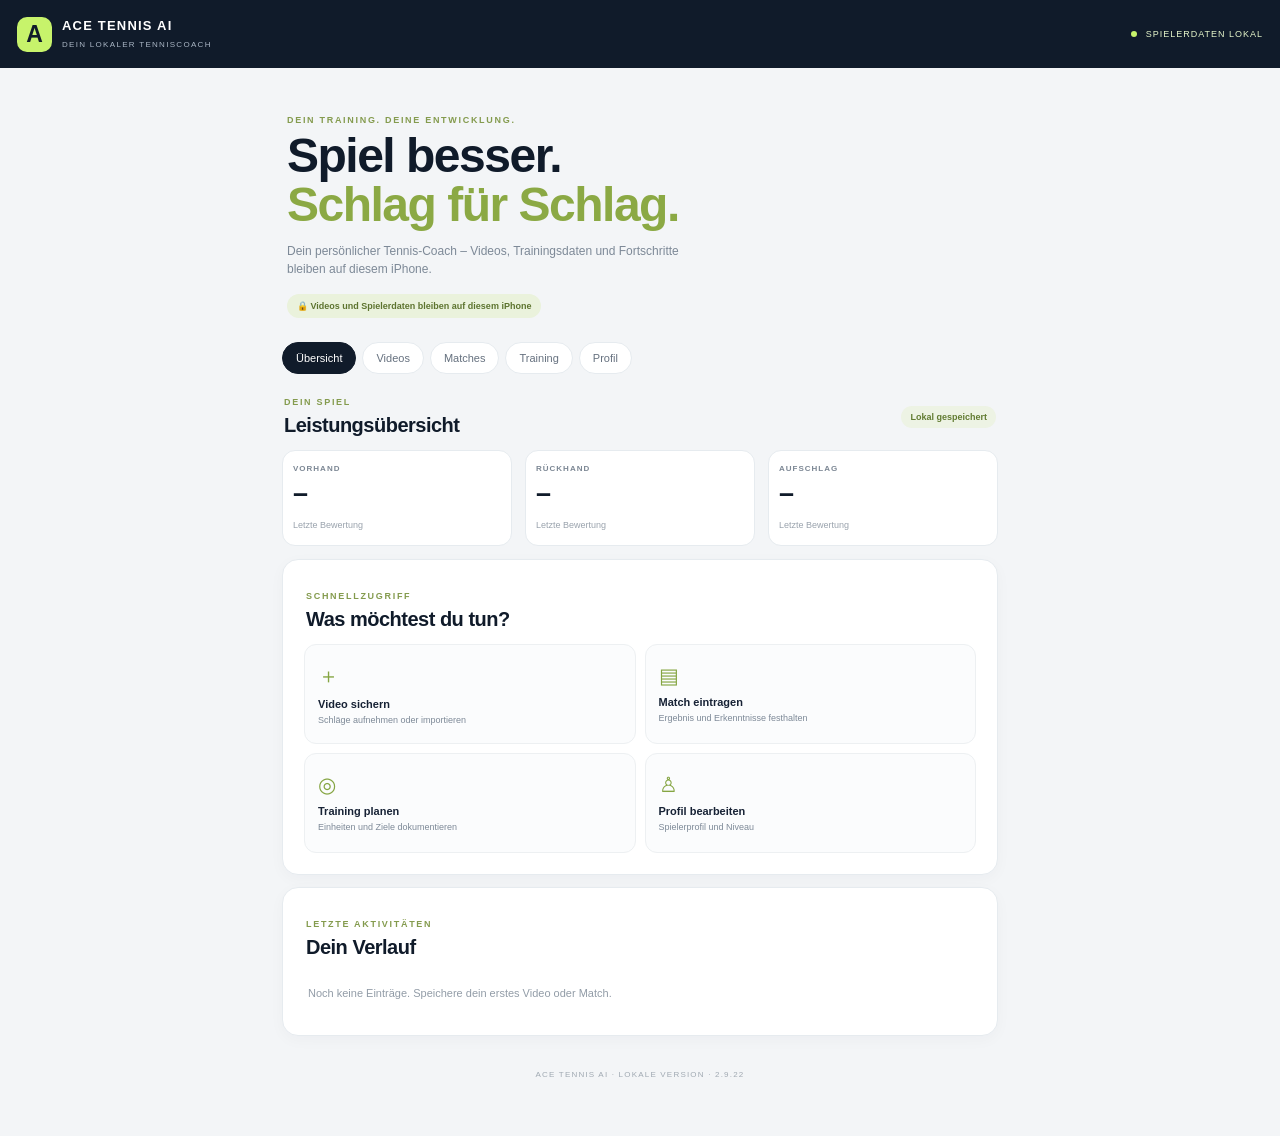
==== index.html @ bf3cc516 "Bump app version to 2.9.22" ====
<!doctype html>
<html lang="de">
<head>
<meta charset="utf-8">
<meta name="viewport" content="width=device-width, initial-scale=1, viewport-fit=cover">
<meta name="theme-color" content="#101b2a">
<meta name="apple-mobile-web-app-capable" content="yes">
<meta name="apple-mobile-web-app-status-bar-style" content="black-translucent">
<meta name="description" content="ACE Tennis AI – dein lokaler Tennis-Coach">
<link rel="manifest" href="manifest.webmanifest">
<link rel="apple-touch-icon" href="icons/icon-192.png">
<link rel="stylesheet" href="styles.css">
<title>ACE Tennis AI</title>
</head>
<body>
<header class="topbar">
  <div class="brand"><span class="brandmark">A</span><div><b>ACE TENNIS AI</b><small>DEIN LOKALER TENNISCOACH</small></div></div>
  <span class="local"><i></i> SPIELERDATEN LOKAL</span>
</header>
<main>
  <section class="hero">
    <p class="eyebrow">DEIN TRAINING. DEINE ENTWICKLUNG.</p>
    <h1>Spiel besser.<br><em>Schlag für Schlag.</em></h1>
    <p>Dein persönlicher Tennis-Coach – Videos, Trainingsdaten und Fortschritte bleiben auf diesem iPhone.</p>
    <div class="privacy"><span>🔒</span> Videos und Spielerdaten bleiben auf diesem iPhone</div>
  </section>

  <nav class="tabs" aria-label="Hauptnavigation">
    <button class="tab active" data-view="home">Übersicht</button>
    <button class="tab" data-view="videos">Videos</button>
    <button class="tab" data-view="matches">Matches</button>
    <button class="tab" data-view="training">Training</button>
    <button class="tab" data-view="profile">Profil</button>
  </nav>

  <section class="view active" id="view-home">
    <div class="section-head"><div><p class="eyebrow">DEIN SPIEL</p><h2>Leistungsübersicht</h2></div><span class="pill">Lokal gespeichert</span></div>
    <div class="score-grid">
      <article class="score"><span>VORHAND</span><strong id="score-forehand">–</strong><small>Letzte Bewertung</small></article>
      <article class="score"><span>RÜCKHAND</span><strong id="score-backhand">–</strong><small>Letzte Bewertung</small></article>
      <article class="score"><span>AUFSCHLAG</span><strong id="score-serve">–</strong><small>Letzte Bewertung</small></article>
    </div>
    <div class="card">
      <div class="section-head"><div><p class="eyebrow">SCHNELLZUGRIFF</p><h2>Was möchtest du tun?</h2></div></div>
      <div class="quick-grid">
        <button class="quick" data-go="videos"><span>＋</span><b>Video sichern</b><small>Schläge aufnehmen oder importieren</small></button>
        <button class="quick" data-go="matches"><span>▤</span><b>Match eintragen</b><small>Ergebnis und Erkenntnisse festhalten</small></button>
        <button class="quick" data-go="training"><span>◎</span><b>Training planen</b><small>Einheiten und Ziele dokumentieren</small></button>
        <button class="quick" data-go="profile"><span>♙</span><b>Profil bearbeiten</b><small>Spielerprofil und Niveau</small></button>
      </div>
    </div>
    <div class="card">
      <div class="section-head"><div><p class="eyebrow">LETZTE AKTIVITÄTEN</p><h2>Dein Verlauf</h2></div></div>
      <div id="recent" class="empty">Noch keine Einträge. Speichere dein erstes Video oder Match.</div>
    </div>
  </section>

  <section class="view" id="view-videos">
    <div class="section-head"><div><p class="eyebrow">VIDEOARCHIV</p><h2>Deine Schlagvideos</h2></div></div>
    <div class="card">
      <label class="field-label" for="videoShot">Schlagart</label>
      <select id="videoShot"><option>Vorhand</option><option>Rückhand</option><option>Aufschlag</option><option>Volley</option><option>Smash</option><option>Beinarbeit</option><option>Sonstiges</option></select>
      <label class="field-label" for="videoDate">Aufnahmedatum</label><input id="videoDate" type="date">
      <label class="field-label" for="videoAngle">Kameraperspektive</label>
      <select id="videoAngle"><option value="side">Seitlich</option><option value="front">Von vorne</option><option value="unknown">Nicht sicher</option></select>
      <label class="field-label" for="videoFile">Video auswählen oder aufnehmen</label>
      <input id="videoFile" class="file" type="file" accept="video/*" capture="environment">
      <p class="hint">Tipp: Filme möglichst mit dem ganzen Körper im Bild und guter Beleuchtung. Das Video wird in der lokalen App-Datenbank gespeichert und nicht hochgeladen.</p>
      <video id="videoPreview" controls playsinline hidden></video>
      <label class="field-label" for="videoNote">Notiz (optional)</label><textarea id="videoNote" rows="2" placeholder="z. B. Vorhand im offenen Stand"></textarea>
      <button id="saveVideo" class="primary" disabled>Video lokal speichern</button>
      <p id="videoStatus" class="status" aria-live="polite"></p>
    </div>
    <div class="section-head subhead"><div><p class="eyebrow">DEINE AUFNAHMEN</p><h2>Gespeicherte Videos</h2></div><span id="videoCount" class="pill">0 Videos</span></div>
    <div id="videoList" class="stack empty">Noch keine Videos gespeichert.</div>
    <div class="card" id="analysisCard">
      <div class="section-head"><div><p class="eyebrow">ACE MOVEMENT LAB</p><h2>Vorhandanalyse</h2></div><span class="pill">Auf dem Gerät</span></div>
      <p class="bodycopy">Wähle bei einem gespeicherten Vorhandvideo „Analysieren“. Die App untersucht bis zu 96 Einzelbilder, speichert die erkannten Gelenkpunkte und blendet beim Abspielen das animierte Skelett über das Video. Die App erkennt Körperpositionen und zeigt den Verlauf von Ellenbogen- und Kniewinkeln getrennt für beide Körperseiten. Zusätzlich schätzt sie anhand der Handgelenkbewegung Ausholen, Beschleunigung, ein mögliches Treffpunkt-Zeitfenster und Ausschwung. Die Auswertung ist eine technische Orientierung, kein Ersatz für eine Trainerbeurteilung.</p>
      <p class="tiny">Die Analyse verarbeitet das Video auf dem iPhone; das Video wird nicht hochgeladen. Das Schläger-Erkennungsmodell wird beim ersten Einsatz von Google heruntergeladen und anschließend im Browsercache auf diesem iPhone gespeichert. Die Bildanalyse erfolgt lokal; Videos werden nicht hochgeladen. Die Analysebibliothek kann technische Nutzungs- oder Diagnosedaten übermitteln. Eine vollständig netzwerkfreie Nutzung ist deshalb nicht zugesichert.</p>
      <div id="analysisStatus" class="status" aria-live="polite">Noch keine Analyse gestartet.</div>
      <div id="analysisResult"></div>
    </div>
  </section>

  <section class="view" id="view-matches">
    <div class="section-head"><div><p class="eyebrow">MATCHJOURNAL</p><h2>Spiel dokumentieren</h2></div></div>
    <div class="card">
      <label class="field-label" for="matchDate">Datum</label><input id="matchDate" type="date">
      <label class="field-label" for="opponent">Gegner</label><input id="opponent" type="text" maxlength="60" placeholder="Name des Gegners">
      <div class="two">
        <div><label class="field-label" for="matchResult">Ergebnis</label><select id="matchResult"><option value="Sieg">Sieg</option><option value="Niederlage">Niederlage</option></select></div>
        <div><label class="field-label" for="matchScore">Spielstand</label><input id="matchScore" type="text" maxlength="40" placeholder="6:4, 3:6, 10:7"></div>
      </div>
      <label class="field-label" for="matchSurface">Belag</label><select id="matchSurface"><option>Halle</option><option>Sand</option><option>Hartplatz</option><option>Rasen</option><option>Teppich</option></select>
      <label class="field-label" for="matchGood">Was lief gut?</label><textarea id="matchGood" rows="2" placeholder="z. B. Mutig mit der Vorhand gespielt"></textarea>
      <label class="field-label" for="matchImprove">Was möchte ich verbessern?</label><textarea id="matchImprove" rows="2" placeholder="z. B. Nach Führung konsequent bleiben"></textarea>
      <label class="field-label" for="matchMood">Mentale Stärke (1–5)</label><input id="matchMood" type="range" min="1" max="5" value="3"><div class="range-label"><span>1 – schwierig</span><b id="moodValue">3 / 5</b><span>5 – sehr gut</span></div>
      <button id="saveMatch" class="primary">Match lokal speichern</button>
      <p id="matchStatus" class="status"></p>
    </div>
    <div class="section-head subhead"><div><p class="eyebrow">DEINE ERGEBNISSE</p><h2>Matchverlauf</h2></div></div>
    <div id="matchList" class="stack empty">Noch keine Matches eingetragen.</div>
  </section>

  <section class="view" id="view-training">
    <div class="section-head"><div><p class="eyebrow">TRAININGSPLAN</p><h2>Deine Einheiten</h2></div></div>
    <div class="card">
      <label class="field-label" for="trainDate">Datum</label><input id="trainDate" type="date">
      <label class="field-label" for="trainFocus">Schwerpunkt</label><select id="trainFocus"><option>Vorhand</option><option>Rückhand</option><option>Aufschlag</option><option>Beinarbeit</option><option>Volley & Netzspiel</option><option>Matchtraining</option><option>Mentaltraining</option><option>Athletik</option></select>
      <div class="two">
        <div><label class="field-label" for="trainMinutes">Dauer (Min.)</label><input id="trainMinutes" type="number" min="5" max="300" value="60"></div>
        <div><label class="field-label" for="trainFeeling">Gefühl (1–5)</label><input id="trainFeeling" type="range" min="1" max="5" value="3"></div>
      </div>
      <label class="field-label" for="trainNotes">Inhalte und Erkenntnisse</label><textarea id="trainNotes" rows="3" placeholder="Welche Übungen hast du gemacht? Was hat gut funktioniert?"></textarea>
      <button id="saveTraining" class="primary">Training speichern</button>
      <p id="trainStatus" class="status"></p>
    </div>
    <div class="section-head subhead"><div><p class="eyebrow">TRAININGSHISTORIE</p><h2>Vergangene Einheiten</h2></div></div>
    <div id="trainingList" class="stack empty">Noch keine Trainingseinheiten gespeichert.</div>
  </section>

  <section class="view" id="view-profile">
    <div class="section-head"><div><p class="eyebrow">SPIELERPROFIL</p><h2>Deine Angaben</h2></div></div>
    <div class="card">
      <label class="field-label" for="playerName">Spielername</label><input id="playerName" type="text" maxlength="60" placeholder="Name">
      <label class="field-label" for="playerAge">Alter (optional)</label><input id="playerAge" type="number" min="5" max="99" placeholder="z. B. 12">
      <label class="field-label" for="playerLevel">Spielniveau</label><select id="playerLevel"><option>Turnierspieler</option><option>Fortgeschritten</option><option>Hobbyspieler</option><option>Anfänger</option></select>
      <label class="field-label" for="playerGoal">Mein wichtigstes Ziel</label><textarea id="playerGoal" rows="2" placeholder="z. B. stabilere Rückhand und mehr Sicherheit unter Druck"></textarea>
      <button id="saveProfile" class="primary">Profil lokal speichern</button><p id="profileStatus" class="status"></p>
    </div>
    <div class="card">
      <div class="section-head"><div><p class="eyebrow">DATENSCHUTZ & SICHERUNG</p><h2>Deine Daten bleiben hier</h2></div><span class="lock">🔒</span></div>
      <p class="bodycopy">Videos und Spielereinträge werden lokal auf diesem iPhone gespeichert. Die Analysebibliothek kann technische Nutzungs- oder Diagnosedaten übermitteln. Du kannst eine Sicherungsdatei exportieren und später wieder importieren. Bewahre diese Datei selbst sicher auf.</p>
      <button id="exportData" class="secondary">Alle Daten exportieren</button>
      <label class="field-label" for="importFile">Sicherung wiederherstellen</label><input id="importFile" class="file" type="file" accept="application/json,.json">
      <button id="importData" class="secondary">Sicherung importieren</button>
      <p id="backupStatus" class="status"></p>
      <div class="storage"><span>Lokaler Speicherstatus</span><b id="storageStatus">Wird geprüft …</b></div>
      <p class="tiny">Wichtig: iOS kann Website-Daten bei knappem Gerätespeicher unter Umständen entfernen. Exportiere deshalb regelmäßig eine Sicherung in die Dateien-App. Die Sicherungsdatei liegt dann außerhalb der App – die App selbst sendet nichts in eine Cloud.</p>
      <button id="deleteAll" class="danger">Alle App-Daten löschen</button>
    </div>
  </section>
  <footer>ACE TENNIS AI · LOKALE VERSION · 2.9.22</footer>
</main>
<script src="app.js?v=3.22"></script>
</body></html>
---- styles.css ----
:root{--navy:#101b2a;--lime:#c7f36b;--ink:#172235;--muted:#7d8997;--line:#e6ebef;--bg:#f3f5f7}*{box-sizing:border-box}body{margin:0;background:var(--bg);color:var(--ink);font-family:-apple-system,BlinkMacSystemFont,"Segoe UI",sans-serif;padding-bottom:calc(22px + env(safe-area-inset-bottom))}.topbar{height:68px;background:var(--navy);color:white;display:flex;align-items:center;justify-content:space-between;padding:0 17px;padding-top:env(safe-area-inset-top)}.brand{display:flex;align-items:center;gap:10px}.brandmark{width:35px;height:35px;display:grid;place-items:center;border-radius:10px;background:var(--lime);color:var(--navy);font-size:23px;font-weight:900}.brand b{font-size:13px;letter-spacing:1.2px;display:block}.brand small{font-size:8px;color:#aab6c4;letter-spacing:1.3px}.local{font-size:9px;letter-spacing:1px;color:#e5f5ca}.local i{display:inline-block;width:6px;height:6px;border-radius:50%;background:var(--lime);margin-right:5px}main{max-width:760px;margin:auto;padding:18px 14px 30px}.hero{padding:17px 5px 20px}.eyebrow{font-size:9px;font-weight:800;letter-spacing:1.7px;color:#849b4e;margin:0 0 7px}.hero h1{font-size:36px;line-height:1.02;letter-spacing:-1.5px;margin:0;color:var(--navy)}.hero h1 em{font-style:normal;color:#8ba944}.hero>p:not(.eyebrow){font-size:12px;line-height:1.5;color:var(--muted);max-width:410px}.privacy{display:inline-block;background:#eaf2dc;color:#5d742f;padding:7px 10px;border-radius:20px;font-size:9px;font-weight:700;margin-top:4px}.tabs{display:flex;overflow-x:auto;gap:6px;padding:4px 0 13px;position:sticky;top:0;background:var(--bg);z-index:3}.tab{border:1px solid var(--line);border-radius:20px;padding:9px 13px;background:white;color:#66717f;font-size:11px;white-space:nowrap}.tab.active{background:var(--navy);color:white;border-color:var(--navy)}.view{display:none}.view.active{display:block}.section-head{display:flex;align-items:center;justify-content:space-between;margin:10px 2px 13px}.section-head h2{font-size:20px;letter-spacing:-.5px;margin:0;color:var(--navy)}.pill{font-size:9px;background:#edf3e4;color:#617b31;padding:6px 9px;border-radius:20px;font-weight:700}.score-grid{display:grid;grid-template-columns:repeat(3,1fr);gap:8px;margin-bottom:13px}.score{background:#fff;border:1px solid var(--line);border-radius:13px;padding:13px 10px}.score span{display:block;font-size:8px;letter-spacing:1px;color:#7c8794;font-weight:800}.score strong{font-size:27px;display:block;color:var(--navy);margin:5px 0}.score small{font-size:9px;color:#9aa3ad}.card{background:#fff;border:1px solid var(--line);border-radius:16px;padding:16px;margin:12px 0;box-shadow:0 4px 15px #18263a08}.quick-grid{display:grid;grid-template-columns:1fr 1fr;gap:9px}.quick{border:1px solid #edf0f2;border-radius:12px;background:#fbfcfd;padding:13px;text-align:left;min-height:100px;color:var(--ink)}.quick span{display:block;color:#85a542;font-size:21px;margin-bottom:8px}.quick b{display:block;font-size:11px}.quick small{display:block;font-size:9px;line-height:1.4;color:var(--muted);margin-top:4px}.empty{font-size:11px;color:#929ca7;line-height:1.5;padding:13px 4px}.field-label{display:block;font-size:11px;font-weight:750;margin:13px 0 6px}input:not([type=range]),select,textarea{width:100%;border:1px solid #dfe5e9;border-radius:10px;background:white;padding:12px;font:14px -apple-system,BlinkMacSystemFont,sans-serif;color:var(--ink);outline:none}textarea{resize:vertical}input:focus,select:focus,textarea:focus{border-color:#91b94d}.file{font-size:11px!important;padding:10px!important;background:#fbfcfd!important}.hint,.tiny{font-size:9px;line-height:1.5;color:#8c97a3}.hint{margin:9px 1px}.primary,.secondary,.danger{width:100%;border:0;border-radius:10px;padding:14px;font-size:12px;font-weight:800;margin-top:13px}.primary{background:var(--navy);color:white}.primary:disabled{opacity:.4}.secondary{background:#eef3e5;color:#59732c}.danger{background:#fff0ef;color:#a13c35}.status{min-height:14px;font-size:10px;color:#75818e;line-height:1.4}.subhead{margin-top:23px}.stack{display:grid;gap:9px}.entry{background:#fff;border:1px solid var(--line);border-radius:12px;padding:13px}.entry-top{display:flex;justify-content:space-between;gap:8px;align-items:flex-start}.entry b{font-size:12px}.entry small{display:block;color:#8b96a2;font-size:9px;margin-top:4px}.entry p{font-size:10px;line-height:1.45;color:#65717e;white-space:pre-wrap}.entry video{width:100%;margin-top:9px;border-radius:9px;background:#111}.entry-actions{display:flex;gap:8px;margin-top:9px}.entry-actions button{border:0;border-radius:8px;padding:8px 10px;font-size:10px;background:#f0f3f5;color:#56616d}.entry-actions .remove{color:#a13c35;background:#fff0ef}.two{display:grid;grid-template-columns:1fr 1fr;gap:10px}.range-label{display:flex;justify-content:space-between;color:#909aa5;font-size:9px}.range-label b{color:#5c7330}input[type=range]{width:100%;accent-color:#8ba944}.bodycopy{font-size:11px;line-height:1.5;color:#778391}.storage{display:flex;justify-content:space-between;font-size:10px;border-top:1px solid #eef0f2;padding-top:12px;margin-top:12px}.storage b{color:#607a32}.lock{font-size:21px}footer{text-align:center;color:#a0a9b2;font-size:8px;letter-spacing:1.2px;padding:22px 0 5px}@media(min-width:620px){main{padding:30px 22px}.hero h1{font-size:48px}.card{padding:21px}.score-grid{gap:13px}}
/* ACE Movement Lab – Zeitabschnitte und Messwertübersicht */
.phase{display:grid;gap:4px;padding:10px 0;border-bottom:1px solid var(--line)}
.phase:last-child{border-bottom:0}
.phase b{font-size:11px;color:var(--navy)}
.phase small{font-size:9px;color:#778391;line-height:1.45}
.metric-row{display:flex;justify-content:space-between;gap:12px;padding:8px 0;border-bottom:1px solid #eef0f2;font-size:10px}
.metric-row span{color:#778391}
.metric-row b{text-align:right;color:var(--navy);font-size:10px}
.entry h3{font-size:12px;color:var(--navy);margin:17px 0 7px}
.entry ul{padding-left:18px;margin:7px 0;color:#65717e;font-size:10px;line-height:1.5}

/* ACE Movement Lab – Winkelkurven */
.angle-chart{margin:12px 0 18px;padding:12px;border:1px solid var(--line);border-radius:11px;background:#fbfcfd}
.angle-chart>b{display:block;font-size:11px;color:var(--navy);margin-bottom:8px}
.angle-chart svg{display:block;width:100%;height:auto;overflow:visible}
.chart-legend{display:flex;gap:16px;margin:0 0 4px}
.chart-legend-item{display:flex;align-items:center;gap:5px;font-size:9px;color:#778391}
.chart-legend-item i{display:inline-block;width:9px;height:9px;border-radius:50%}

/* ACE Movement Lab – experimentelle Schlagphasen */
.stroke-phase-list{display:grid;gap:7px;margin:10px 0}
.stroke-phase{display:flex;justify-content:space-between;align-items:center;gap:10px;padding:10px 11px;border:1px solid var(--line);border-radius:9px;background:#fbfcfd}
.stroke-phase b{font-size:10px;color:var(--navy)}
.stroke-phase small{font-size:10px;color:#71804e;font-weight:700;white-space:nowrap}

/* ACE Movement Lab – Video mit animiertem Skelett */
.skeleton-player{position:relative;width:100%;margin-top:10px;background:#111;border-radius:10px;overflow:hidden;line-height:0}
.skeleton-player video{display:block;width:100%;height:auto;margin:0;border-radius:0}
.skeleton-player canvas{position:absolute;inset:0;width:100%;height:100%;pointer-events:none}
.skeleton-phase-label{font-size:10px;font-weight:800;color:var(--navy);padding:8px 2px}
.skeleton-legend{display:flex;flex-wrap:wrap;gap:8px 13px;margin:2px 0 12px}
.skeleton-legend span{display:flex;align-items:center;gap:5px;font-size:9px;color:#778391}
.skeleton-legend i{display:inline-block;width:9px;height:9px;border-radius:50%}

/* Custom fullscreen player keeps the skeleton canvas visible on iPhone */
.skeleton-stage{position:relative;width:100%;aspect-ratio:16/9;background:#080a0d;overflow:hidden}
.skeleton-stage video{display:block;width:100%;height:100%;object-fit:contain;background:#080a0d}
.skeleton-stage canvas{position:absolute;inset:0;width:100%;height:100%;pointer-events:none}
.skeleton-player{border-radius:10px;overflow:hidden;background:#080a0d}
.skeleton-controls{display:flex;align-items:center;gap:8px;padding:8px;background:#111923;color:#fff;line-height:1}
.skeleton-controls button{border:0;border-radius:7px;padding:8px 10px;background:#2b3948;color:#fff;font-size:11px;white-space:nowrap}
.skeleton-controls input{flex:1;min-width:35px;accent-color:#c7f36b}
.skeleton-controls span{font-size:10px;white-space:nowrap}
.skeleton-player.is-expanded{position:fixed;inset:0;z-index:99999;width:100vw;height:100dvh;border-radius:0;display:flex;flex-direction:column;justify-content:center;background:#000;padding:env(safe-area-inset-top) env(safe-area-inset-right) env(safe-area-inset-bottom) env(safe-area-inset-left)}
.skeleton-player.is-expanded{align-items:center}.skeleton-player.is-expanded .skeleton-stage{max-width:100%;max-height:calc(100% - 54px);aspect-ratio:auto;display:flex;align-items:center;justify-content:center;align-self:center}
.skeleton-player.is-expanded .skeleton-stage video{width:100%;height:100%;object-fit:contain}
.skeleton-player.is-expanded .skeleton-controls{flex:0 0 54px;padding:7px 10px}
body:has(.skeleton-player.is-expanded){overflow:hidden}

/* Wiedergabegeschwindigkeit im Skelett-Player */
.skeleton-controls select{flex:0 0 auto;width:64px;border:0;border-radius:7px;padding:8px 4px;background:#2b3948;color:#fff;font-size:11px;font-weight:700}

/* Separate, gut bedienbare Geschwindigkeitswahl unter dem Videoplayer */
.skeleton-speed-row{display:flex;align-items:center;flex-wrap:wrap;gap:9px;padding:9px 11px;background:#202d3b;color:#fff;border-top:1px solid #3a4653;line-height:1.2}
.skeleton-speed-label{font-size:11px;font-weight:700;white-space:nowrap}
.skeleton-speed-buttons{display:flex;flex:1;flex-wrap:wrap;gap:6px}
.skeleton-speed-buttons button{border:1px solid #536273;border-radius:7px;padding:9px 10px;background:#2b3948;color:#fff;font-size:12px;font-weight:700;min-width:48px;touch-action:manipulation}
.skeleton-speed-buttons button.active{background:#c7f36b;border-color:#c7f36b;color:#101b2a}
.skeleton-player.is-expanded .skeleton-speed-row{width:100%;flex:0 0 auto;padding-bottom:max(9px,env(safe-area-inset-bottom))}

/* ACE Movement Lab – Handgelenk-Geschwindigkeit und Phasenfenster */
.wrist-chart{margin-top:10px}
.wrist-chart .tiny{margin:0 0 7px;line-height:1.45}
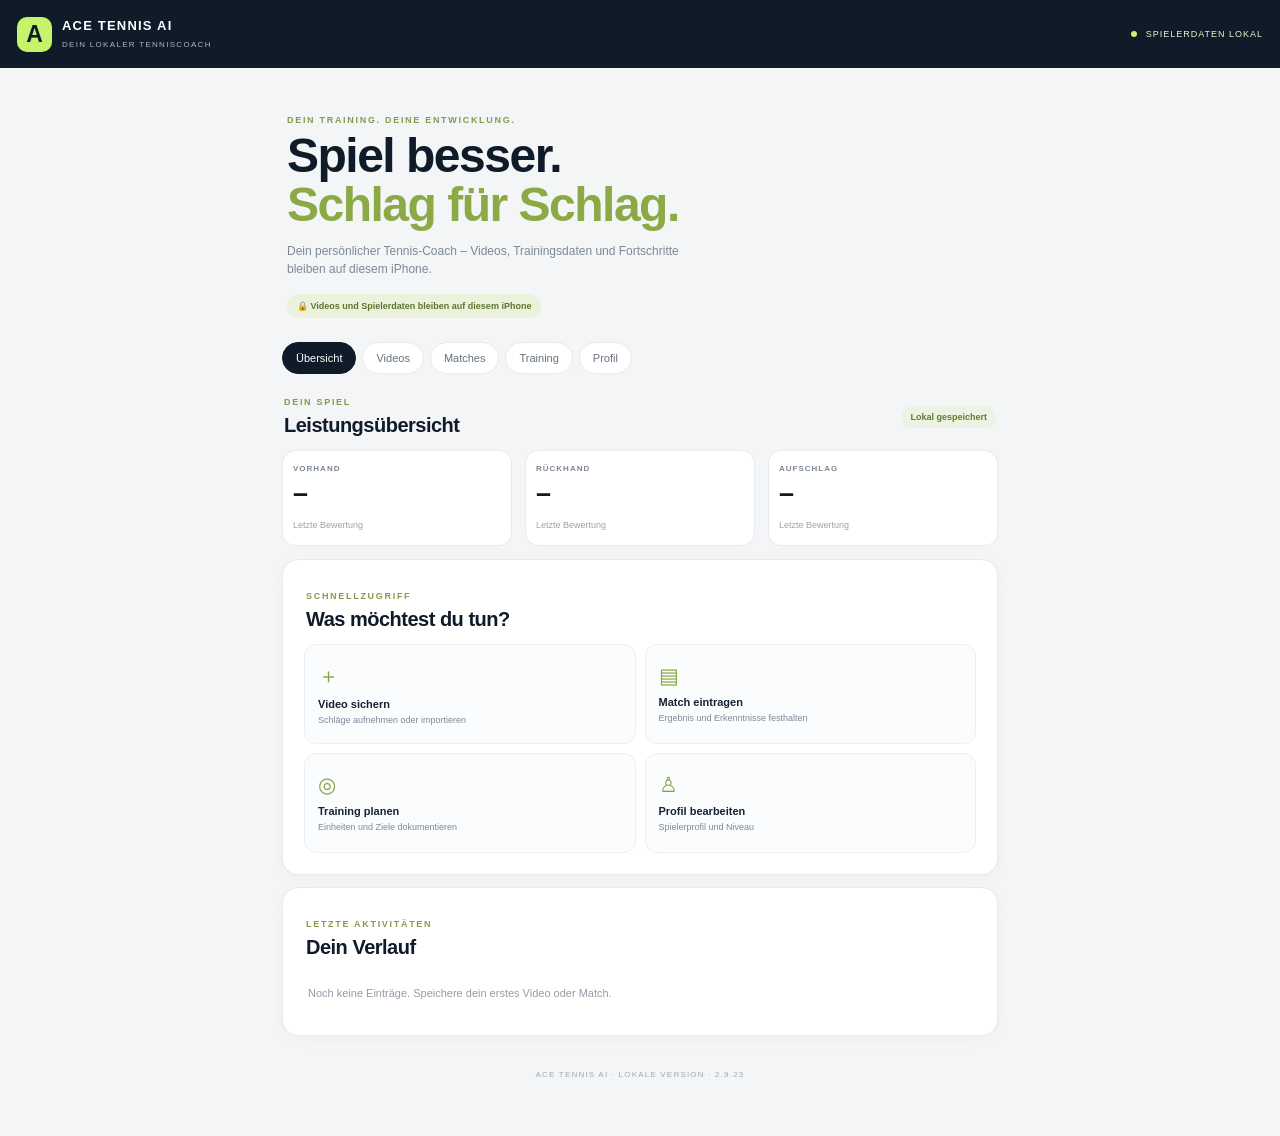
==== commit dff31630: "Bump ACE Tennis AI version to 2.9.23" ====
--- a/index.html
+++ b/index.html
@@ -140,7 +140,7 @@
       <button id="deleteAll" class="danger">Alle App-Daten löschen</button>
     </div>
   </section>
-  <footer>ACE TENNIS AI · LOKALE VERSION · 2.9.22</footer>
+  <footer>ACE TENNIS AI · LOKALE VERSION · 2.9.23</footer>
 </main>
-<script src="app.js?v=3.22"></script>
+<script src="app.js?v=3.23"></script>
 </body></html>
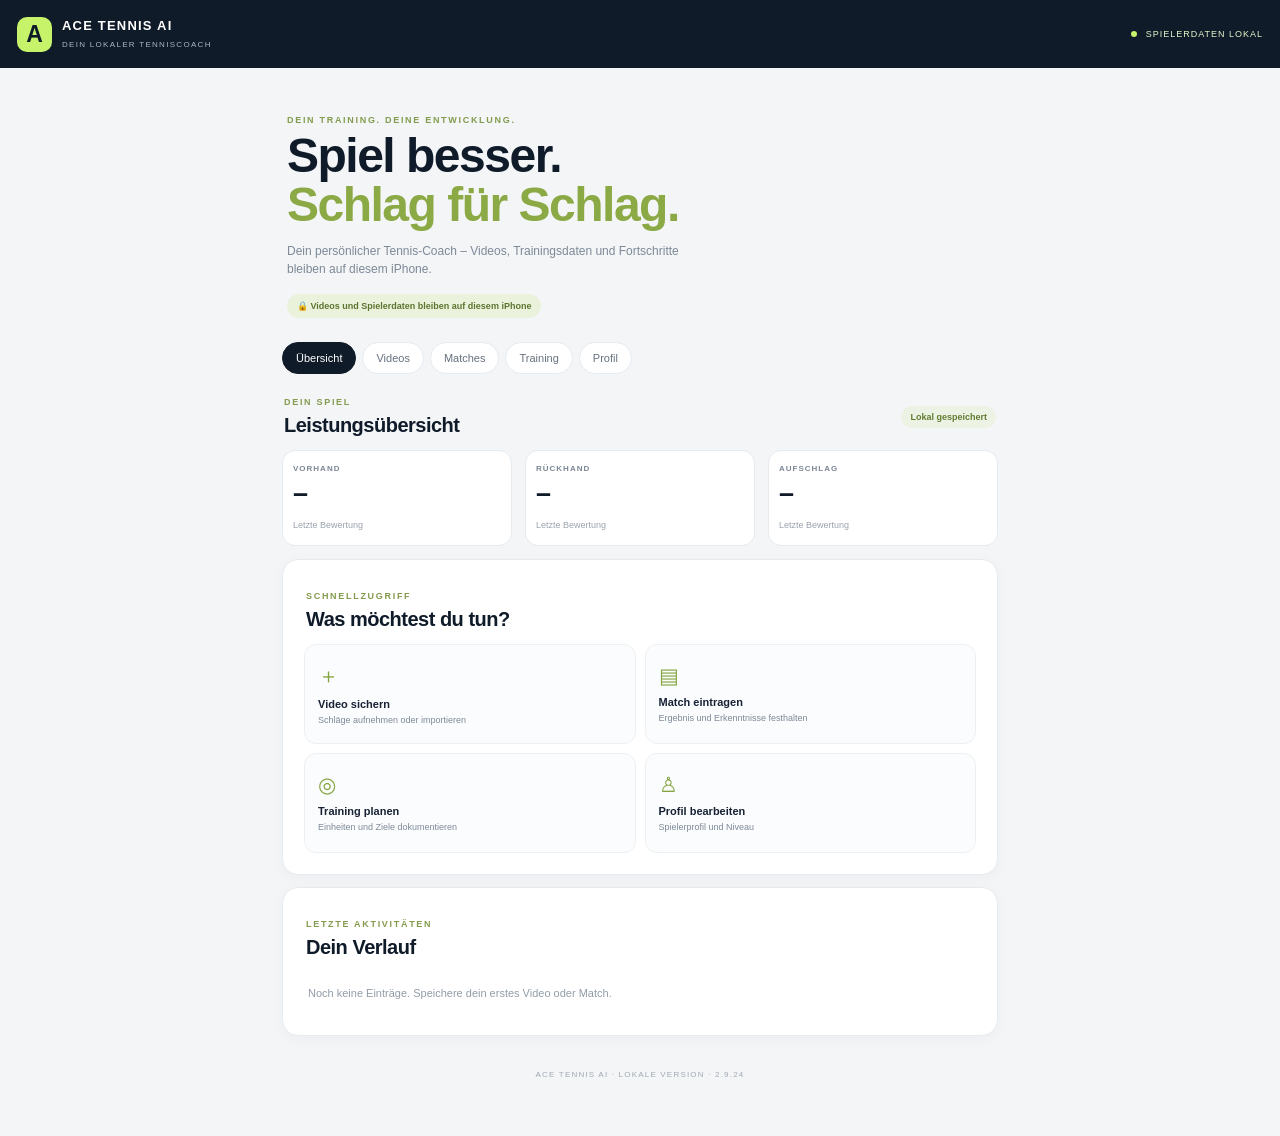
==== commit ef9f99dc: "Bump ACE Tennis AI to 2.9.24" ====
--- a/index.html
+++ b/index.html
@@ -140,7 +140,7 @@
       <button id="deleteAll" class="danger">Alle App-Daten löschen</button>
     </div>
   </section>
-  <footer>ACE TENNIS AI · LOKALE VERSION · 2.9.23</footer>
+  <footer>ACE TENNIS AI · LOKALE VERSION · 2.9.24</footer>
 </main>
-<script src="app.js?v=3.23"></script>
+<script src="app.js?v=3.24"></script>
 </body></html>
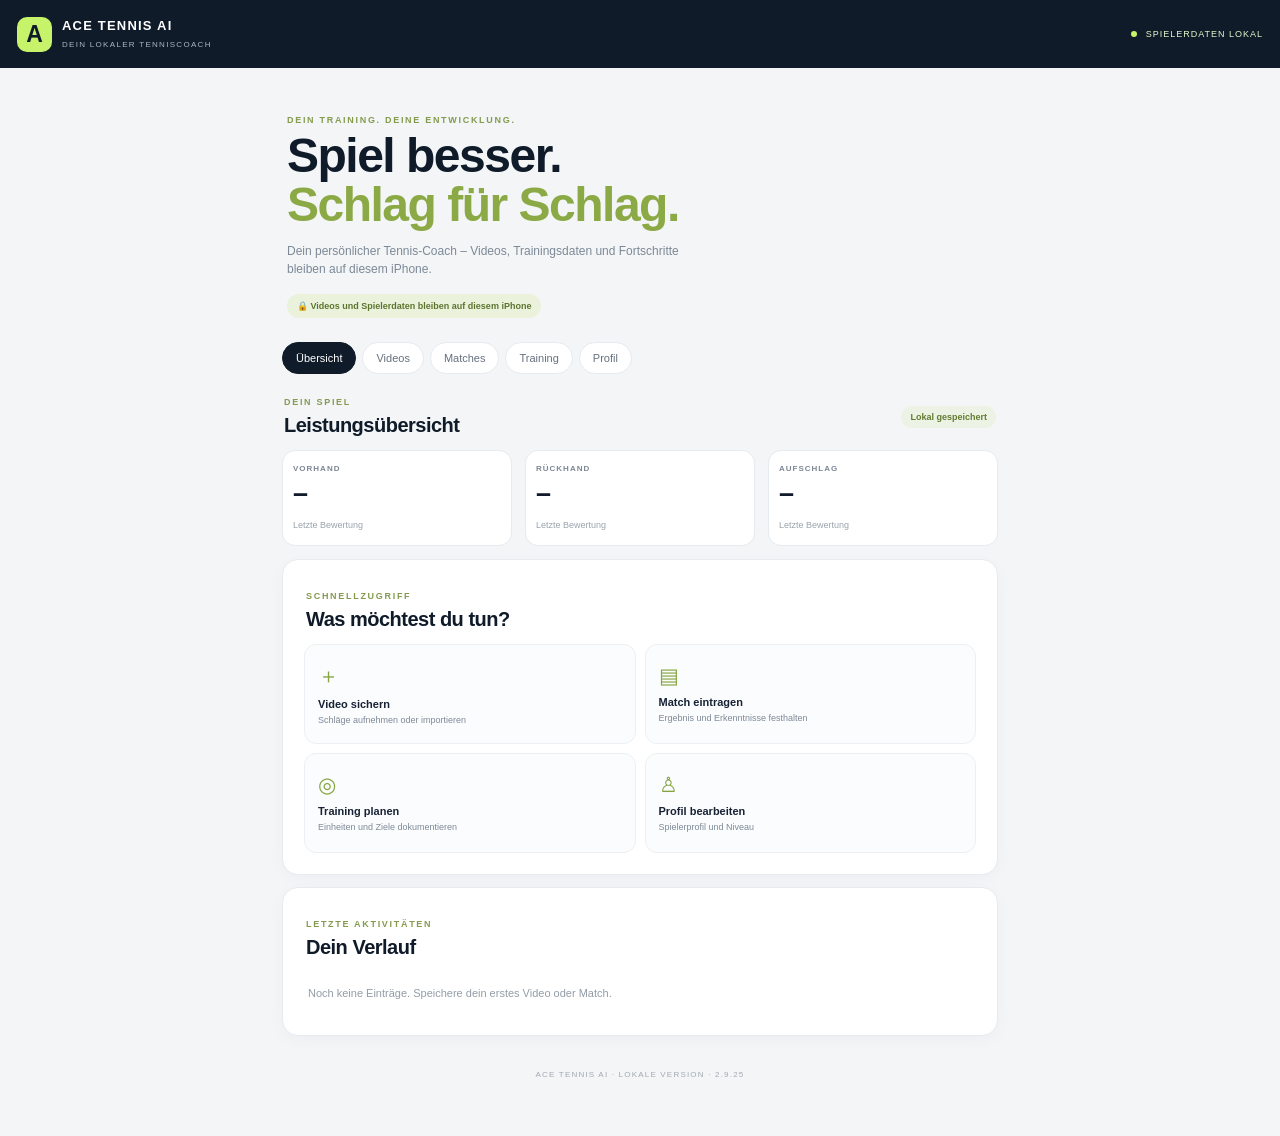
==== commit 016f83a3: "Bump ACE Tennis AI app version to 2.9.25" ====
--- a/index.html
+++ b/index.html
@@ -140,7 +140,7 @@
       <button id="deleteAll" class="danger">Alle App-Daten löschen</button>
     </div>
   </section>
-  <footer>ACE TENNIS AI · LOKALE VERSION · 2.9.24</footer>
+  <footer>ACE TENNIS AI · LOKALE VERSION · 2.9.25</footer>
 </main>
-<script src="app.js?v=3.24"></script>
+<script src="app.js?v=3.25"></script>
 </body></html>
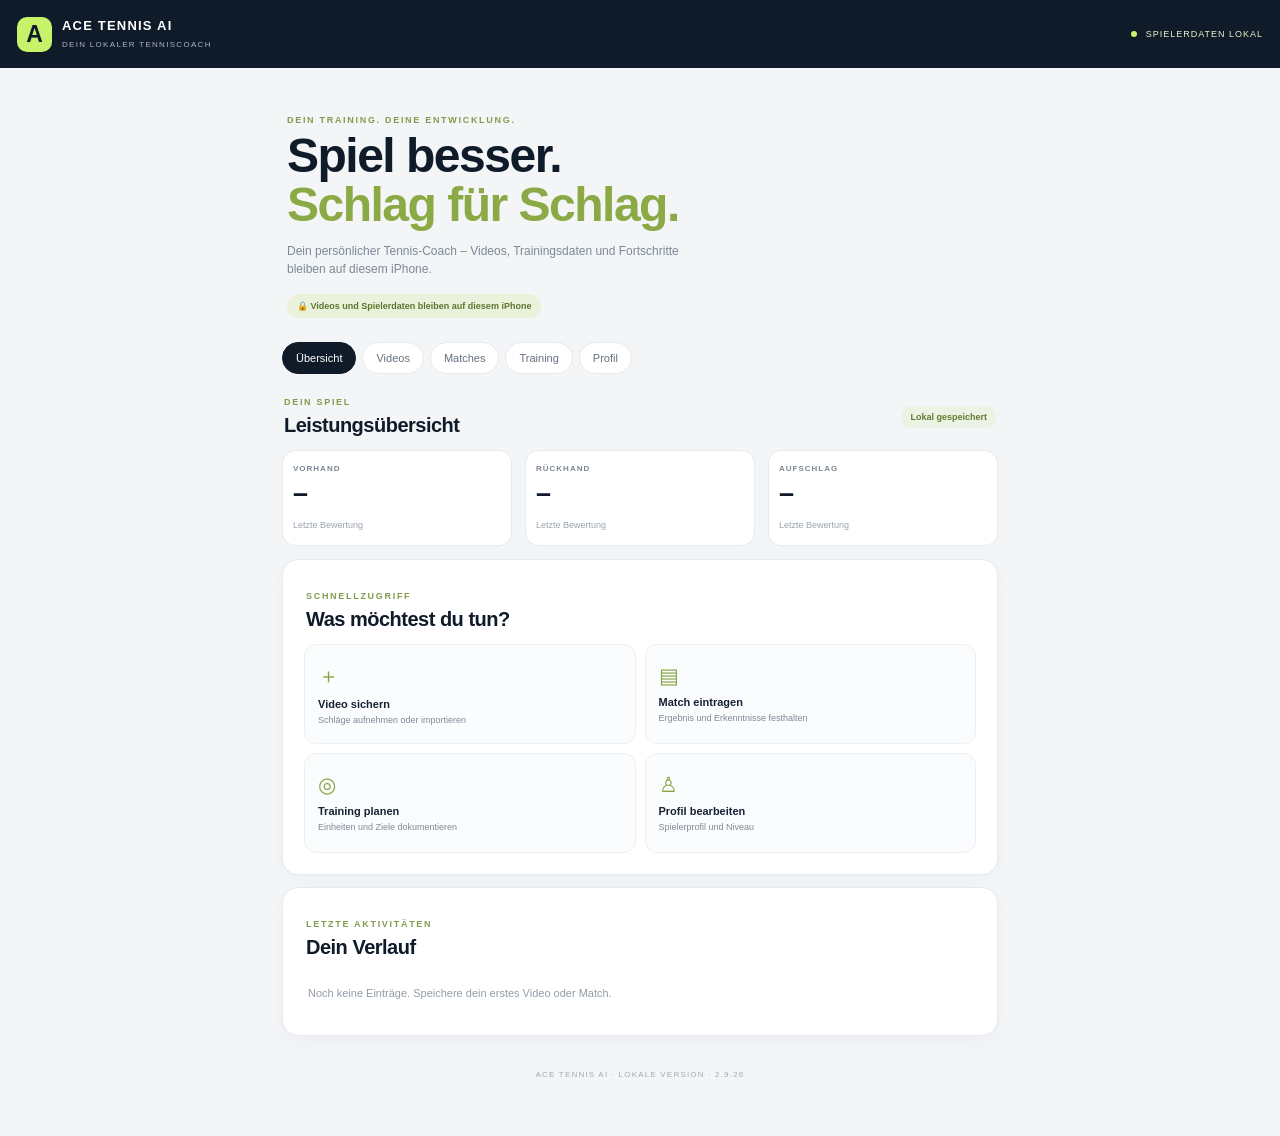
==== commit c81b3740: "Show ACE Tennis AI version 2.9.26" ====
--- a/index.html
+++ b/index.html
@@ -140,7 +140,7 @@
       <button id="deleteAll" class="danger">Alle App-Daten löschen</button>
     </div>
   </section>
-  <footer>ACE TENNIS AI · LOKALE VERSION · 2.9.25</footer>
+  <footer>ACE TENNIS AI · LOKALE VERSION · 2.9.26</footer>
 </main>
-<script src="app.js?v=3.25"></script>
+<script src="app.js?v=3.26"></script>
 </body></html>
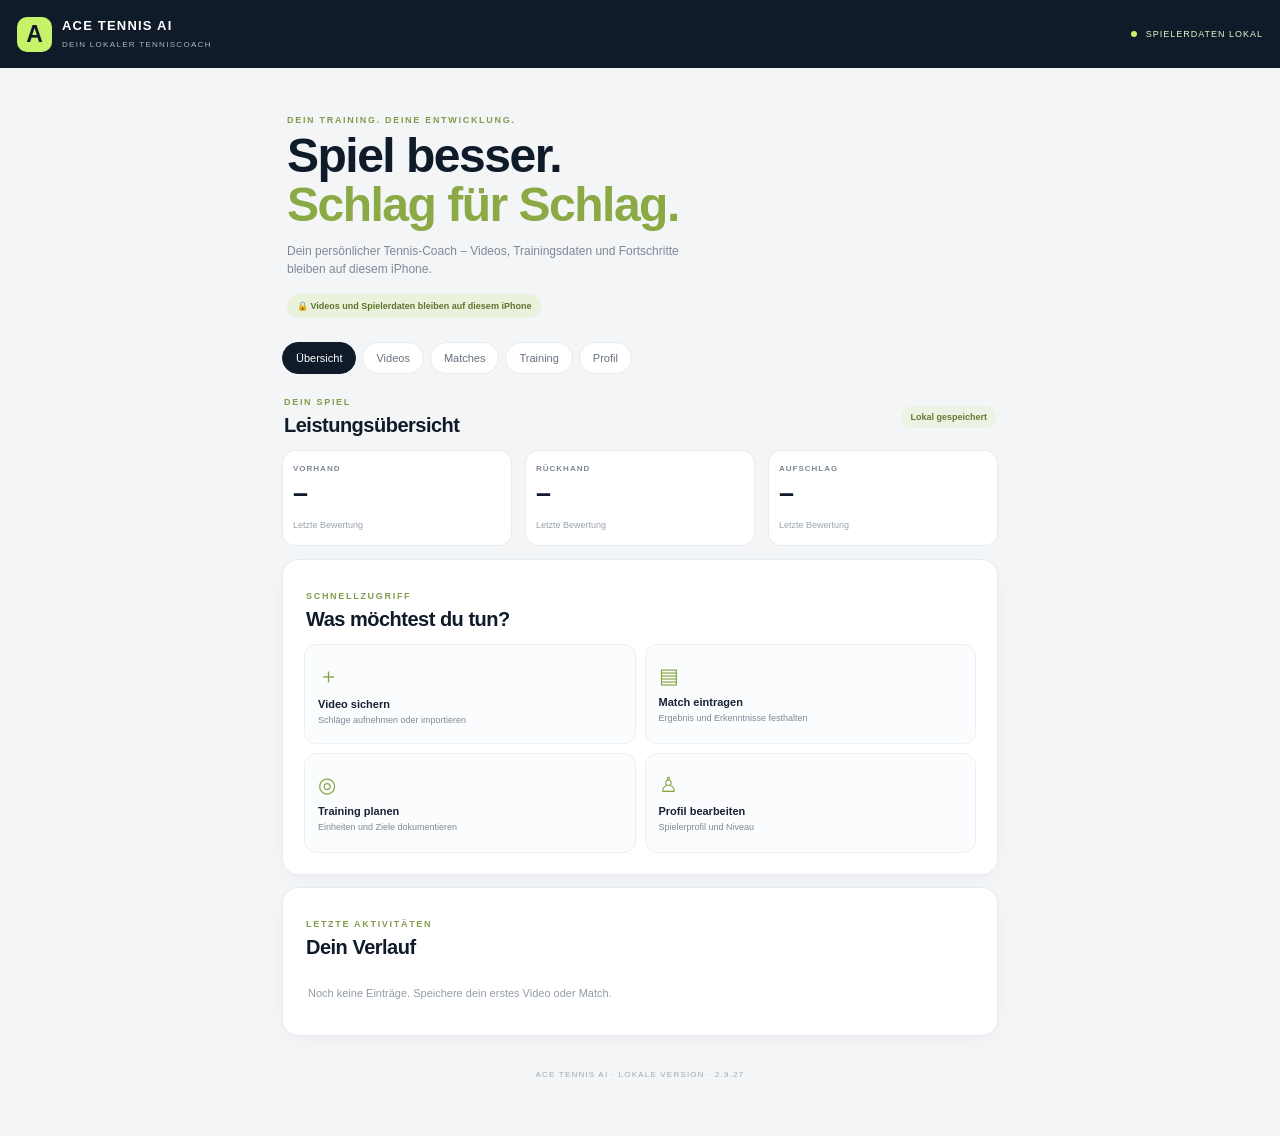
==== commit aa470e01: "Bump ACE Tennis AI to 2.9.27" ====
--- a/index.html
+++ b/index.html
@@ -140,7 +140,7 @@
       <button id="deleteAll" class="danger">Alle App-Daten löschen</button>
     </div>
   </section>
-  <footer>ACE TENNIS AI · LOKALE VERSION · 2.9.26</footer>
+  <footer>ACE TENNIS AI · LOKALE VERSION · 2.9.27</footer>
 </main>
-<script src="app.js?v=3.26"></script>
+<script src="app.js?v=3.27"></script>
 </body></html>
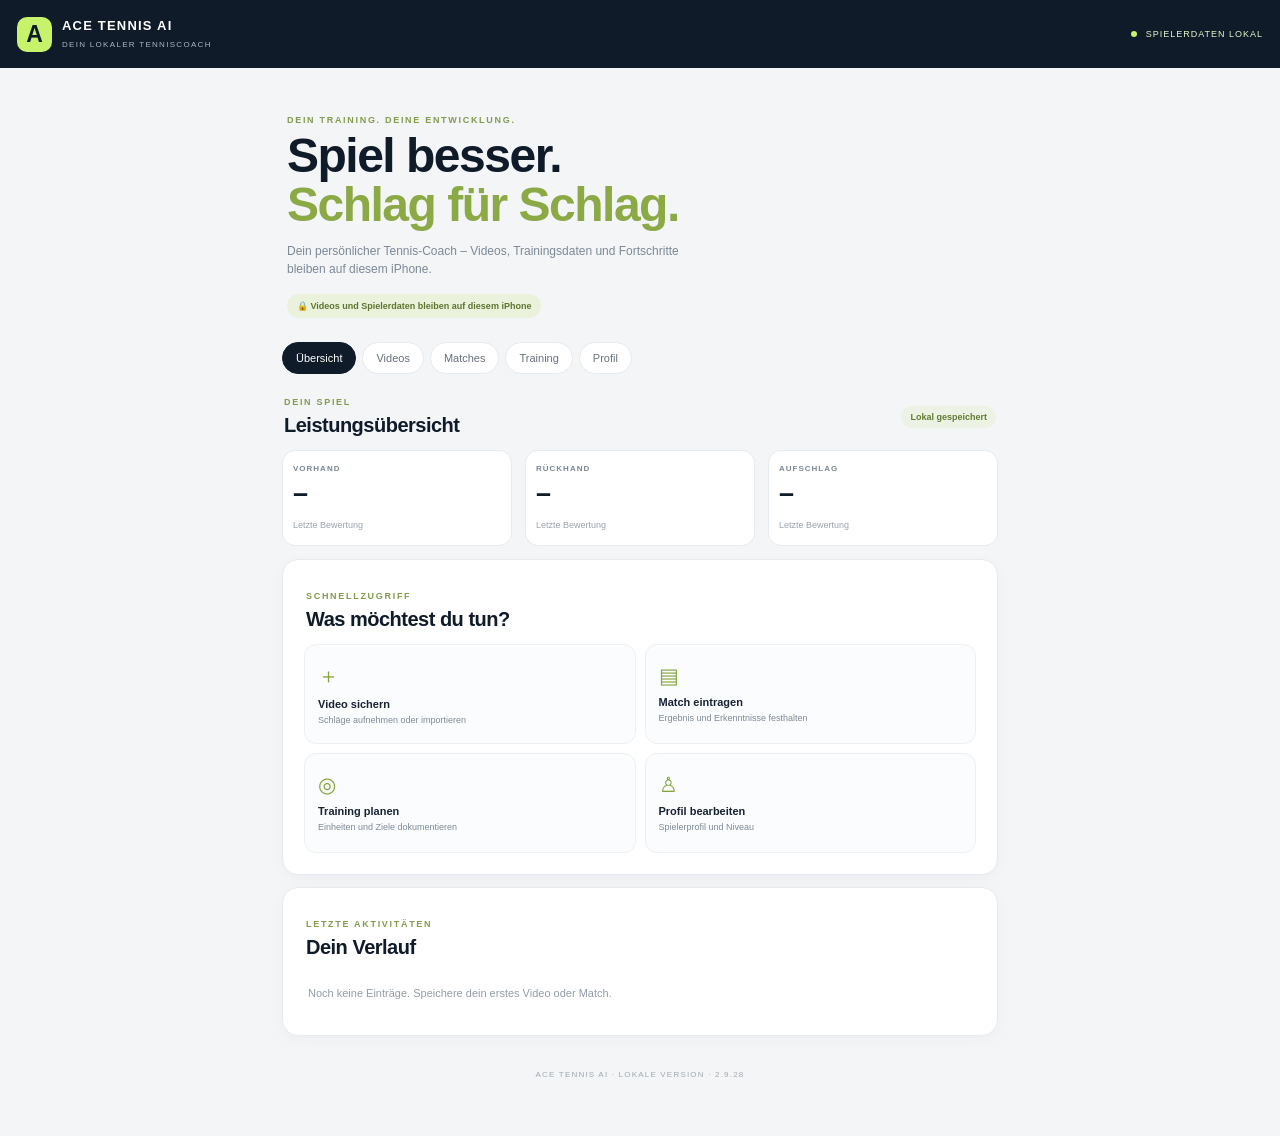
==== commit 53035f6d: "Bump app version to 2.9.28" ====
--- a/index.html
+++ b/index.html
@@ -140,7 +140,7 @@
       <button id="deleteAll" class="danger">Alle App-Daten löschen</button>
     </div>
   </section>
-  <footer>ACE TENNIS AI · LOKALE VERSION · 2.9.27</footer>
+  <footer>ACE TENNIS AI · LOKALE VERSION · 2.9.28</footer>
 </main>
-<script src="app.js?v=3.27"></script>
+<script src="app.js?v=3.28"></script>
 </body></html>
